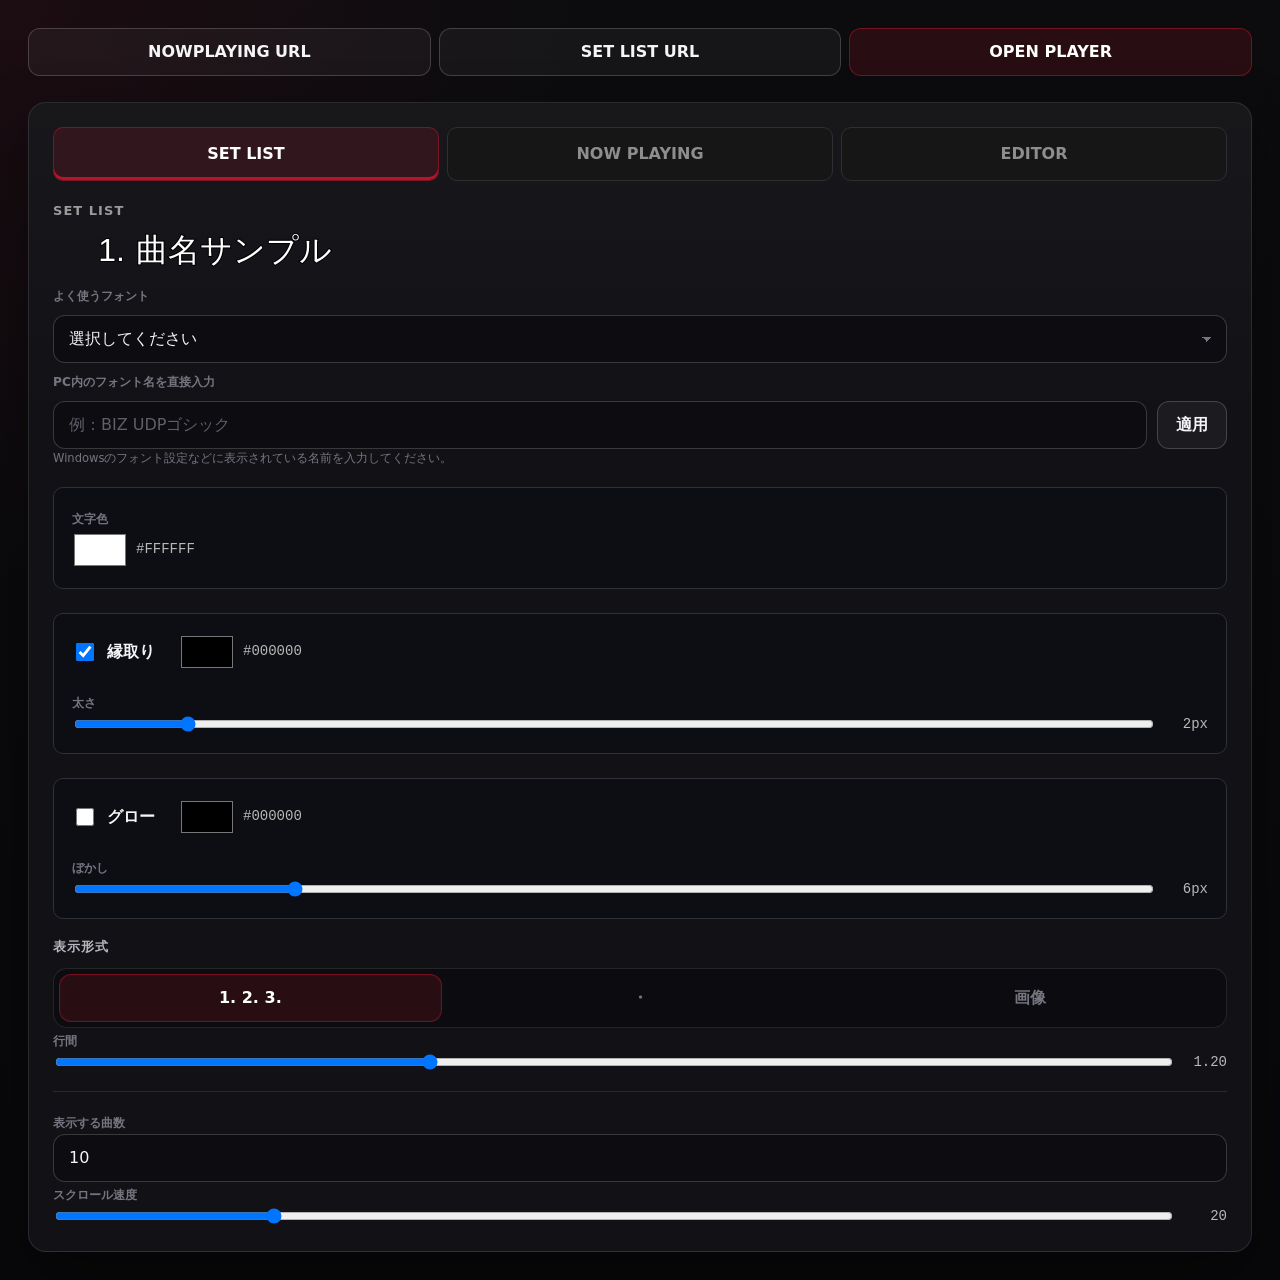
==== index.html @ e74ac5a7 "縦横削除" ====
<!DOCTYPE html>
<html lang="ja">
<head>
  <meta charset="UTF-8" />
  <meta
    name="viewport"
    content="width=device-width, initial-scale=1.0"
  />

  <title>SET LIST TOOL</title>

  <link
    rel="stylesheet"
    href="./style.css?v=2"
  />

  <script
    src="./script.js?v=7"
    defer
  ></script>
</head>

<body>
  <main class="app">
    <header class="appHeader">

<div class="pageLinks settingsTabs">

  <button
    id="copyNowPlayingUrlButton"
    class="secondaryButton"
    type="button"
  >
    NOWPLAYING URL
  </button>

  <button
    id="copySetlistUrlButton"
    class="secondaryButton"
    type="button"
  >
    SET LIST URL
  </button>

<a
  id="playerPageLink"
  class="obsPageLink primaryButton"
    href="#"
    target="_blank"
    rel="noopener noreferrer"
  >
    OPEN PLAYER
  </a>

</div>

    </header>

    <section
      class="controlPanel controlPanelSingle"
      aria-labelledby="controlPanelTitle"
    >
    <!-- プレビュー -->

<div class="settingsTabs">

  <button
    id="setlistTabButton"
    class="settingsTab isActive"
    type="button"
  >
    SET LIST
  </button>

  <button
    id="nowPlayingTabButton"
    class="settingsTab"
    type="button"
  >
  NOW PLAYING
  </button>

  <button
  id="editorTabButton"
  class="settingsTab"
  type="button"
>
  EDITOR
</button>

</div>

<div
  id="nowPlayingTab"
  class="settingsTabPanel"
  hidden
>

    <div class="previewBlock">
      <p class="previewLabel">
        Now Playing
      </p>

<div class="previewNowPlayingRow">

  <img
    id="previewNowPlayingMarkerImage"
    class="previewNowPlayingMarkerImage"
    alt=""
    hidden
  />

  <p
    class="previewNowPlaying layeredText"
  >
    <span
      class="layeredTextShadow"
      id="previewNowPlayingShadow"
    >
      曲名サンプル
    </span>

    <span
      class="layeredTextStroke"
      id="previewNowPlayingStroke"
    >
      曲名サンプル
    </span>

    <span
      class="layeredTextFill"
      id="previewNowPlayingFill"
    >
      曲名サンプル
    </span>
  </p>

</div>
    </div>

      <!-- Now Playing フォント -->


      
      <section
        class="controlGroup"
        aria-labelledby="nowPlayingFontTitle"
      >
        <div class="fontControls">
          <label
            class="fieldLabel"
            for="nowPlayingFontPreset"
          >
            よく使うフォント
          </label>

          <select
            id="nowPlayingFontPreset"
            class="selectInput"
          >
            <option value="">
              選択してください
            </option>

            <option value="Yu Gothic">
              游ゴシック
            </option>

            <option value="Yu Mincho">
              游明朝
            </option>

            <option value="Meiryo">
              メイリオ
            </option>

            <option value="MS Gothic">
              MS ゴシック
            </option>

            <option value="MS Mincho">
              MS 明朝
            </option>

            <option value="BIZ UDPGothic">
              BIZ UDPゴシック
            </option>

            <option value="BIZ UDPMincho">
              BIZ UDP明朝
            </option>

            <option value="Noto Sans JP">
              Noto Sans JP
            </option>

            <option value="Noto Serif JP">
              Noto Serif JP
            </option>
          </select>

          <label
            class="fieldLabel"
            for="nowPlayingFontInput"
          >
            PC内のフォント名を直接入力
          </label>

          <div class="fontInputRow">
            <input
              id="nowPlayingFontInput"
              class="textInput"
              type="text"
              placeholder="例：BIZ UDPゴシック"
              autocomplete="off"
              maxlength="100"
            />

            <button
              id="applyNowPlayingFontButton"
              class="secondaryButton"
              type="button"
            >
              適用
            </button>
          </div>
        </div>

        <div class="textDecorationGroup">
  <div class="controlGroupHeader">
    <h4>
      テキスト装飾
    </h4>
  </div>

<div class="decorationCard">
  <label
    class="fieldLabel"
    for="nowPlayingTextColor"
  >
    文字色
  </label>

  <div class="colorInputRow">
    <input
      id="nowPlayingTextColor"
      type="color"
      value="#ffffff"
      aria-label="Now Playingの文字色"
    />

    <span id="nowPlayingTextColorValue">
      #FFFFFF
    </span>
  </div>
</div>

<!-- 縁取りカード -->
<div class="decorationOption decorationCard">
  <div class="strokeHeader">
    <label class="toggleLabel">
      <input
        id="nowPlayingStrokeEnabled"
        type="checkbox"
        checked
      />

      <span>縁取り</span>
    </label>

    <div class="colorInputRow">
      <input
        id="nowPlayingStrokeColor"
        type="color"
        value="#000000"
        aria-label="Now Playingの縁取り色"
      />

      <span id="nowPlayingStrokeColorValue">
        #000000
      </span>
    </div>
  </div>

  <label
    class="fieldLabel"
    for="nowPlayingStrokeWidth"
  >
    太さ
  </label>

  <div class="rangeInputRow">
    <input
      id="nowPlayingStrokeWidth"
      type="range"
      min="0"
      max="20"
      step="1"
      value="2"
    />

    <span id="nowPlayingStrokeWidthValue">
      2px
    </span>
  </div>
</div>

<!-- シャドウカード -->
<div class="decorationOption decorationCard">
  <div class="shadowHeader">
    <label class="toggleLabel">
      <input
        id="nowPlayingShadowEnabled"
        type="checkbox"
      />

      <span>グロー</span>
    </label>

    <div class="colorInputRow">
      <input
        id="nowPlayingShadowColor"
        type="color"
        value="#000000"
        aria-label="Now Playingのシャドウ色"
      />

      <span id="nowPlayingShadowColorValue">
        #000000
      </span>
    </div>
  </div>

  <label
    class="fieldLabel"
    for="nowPlayingShadowBlur"
  >
    ぼかし
  </label>

  <div class="rangeInputRow">
    <input
      id="nowPlayingShadowBlur"
      type="range"
      min="0"
      max="30"
      step="1"
      value="6"
    />

    <span id="nowPlayingShadowBlurValue">
      6px
    </span>
  </div>
</div>

</div>

<div
  id="nowPlayingMarkerImageControls"
  class="markerImageControls"
>
  <input
    id="nowPlayingMarkerImageInput"
    class="fileInput"
    type="file"
    accept="image/png,image/jpeg,image/webp,image/gif"
    hidden
  />

  <button
    type="button"
    id="nowPlayingMarkerImageButton"
    class="secondaryButton markerImageButton"
  >
    🖼 Now Playingアイコンを選択
  </button>

  <p
    id="nowPlayingMarkerImageName"
    class="fieldHint"
  >
    未選択（PNG・JPEG・WebP・GIF対応）
  </p>
  
<button
  type="button"
  id="clearNowPlayingMarkerImageButton"
  class="secondaryButton"
>
  🗑 アイコンを削除
</button>
  
</div>

      </section>

      </div>

      <div
  id="setlistTab"
  class="settingsTabPanel"
>

    <div class="previewBlock">
      <p class="previewLabel">
        SET LIST
      </p>

<ol class="previewSetlist">
  <li class="layeredText">

    <span
      class="layeredTextShadow"
      id="previewSetlistShadow"
    >
      <span class="setlistMarker"></span>
      <span class="setlistTitle">曲名サンプル</span>
    </span>

    <span
      class="layeredTextStroke"
      id="previewSetlistStroke"
    >
      <span class="setlistMarker"></span>
      <span class="setlistTitle">曲名サンプル</span>
    </span>

    <span
      class="layeredTextFill"
      id="previewSetlistFill"
    >
      <span class="setlistMarker"></span>
      <span class="setlistTitle">曲名サンプル</span>
    </span>

  </li>
</ol>
    </div>

      <!-- セットリスト フォント -->
<section
  class="controlGroup noBorder"
  aria-labelledby="setlistFontTitle"
>
        <div class="fontControls">
          <label
            class="fieldLabel"
            for="setlistFontPreset"
          >
            よく使うフォント
          </label>

          <select
            id="setlistFontPreset"
            class="selectInput"
          >
            <option value="">
              選択してください
            </option>

            <option value="Yu Gothic">
              游ゴシック
            </option>

            <option value="Yu Mincho">
              游明朝
            </option>

            <option value="Meiryo">
              メイリオ
            </option>

            <option value="MS Gothic">
              MS ゴシック
            </option>

            <option value="MS Mincho">
              MS 明朝
            </option>

            <option value="BIZ UDPGothic">
              BIZ UDPゴシック
            </option>

            <option value="BIZ UDPMincho">
              BIZ UDP明朝
            </option>

            <option value="Noto Sans JP">
              Noto Sans JP
            </option>

            <option value="Noto Serif JP">
              Noto Serif JP
            </option>
          </select>

          <label
            class="fieldLabel"
            for="setlistFontInput"
          >
            PC内のフォント名を直接入力
          </label>

          <div class="fontInputRow">
            <input
              id="setlistFontInput"
              class="textInput"
              type="text"
              placeholder="例：BIZ UDPゴシック"
              autocomplete="off"
              maxlength="100"
            />

            <button
              id="applySetlistFontButton"
              class="secondaryButton"
              type="button"
            >
              適用
            </button>
          </div>
        </div>

        <p class="helpText">
          Windowsのフォント設定などに表示されている名前を入力してください。
        </p>
      </section>

<!-- 文字色カード -->
<div class="decorationCard">
  <label
    class="fieldLabel"
    for="setlistTextColor"
  >
    文字色
  </label>

  <div class="colorInputRow">
    <input
      id="setlistTextColor"
      type="color"
      value="#ffffff"
      aria-label="セットリストの文字色"
    />

    <span id="setlistTextColorValue">
      #FFFFFF
    </span>
  </div>
</div>

<!-- 縁取りカード -->
<div class="decorationOption decorationCard">
  <div class="strokeHeader">
    <label class="toggleLabel">
      <input
        id="setlistStrokeEnabled"
        type="checkbox"
        checked
      />

      <span>縁取り</span>
    </label>

    <div class="colorInputRow">
      <input
        id="setlistStrokeColor"
        type="color"
        value="#000000"
        aria-label="セットリストの縁取り色"
      />

      <span id="setlistStrokeColorValue">
        #000000
      </span>
    </div>
  </div>

  <label
    class="fieldLabel"
    for="setlistStrokeWidth"
  >
    太さ
  </label>

  <div class="rangeInputRow">
    <input
      id="setlistStrokeWidth"
      type="range"
      min="0"
      max="20"
      step="1"
      value="2"
    />

    <span id="setlistStrokeWidthValue">
      2px
    </span>
  </div>
</div>

<!-- シャドウカード -->
<div class="decorationOption decorationCard">
  <div class="shadowHeader">
    <label class="toggleLabel">
      <input
        id="setlistShadowEnabled"
        type="checkbox"
      />

      <span>グロー</span>
    </label>

    <div class="colorInputRow">
      <input
        id="setlistShadowColor"
        type="color"
        value="#000000"
        aria-label="セットリストのシャドウ色"
      />

      <span id="setlistShadowColorValue">
        #000000
      </span>
    </div>
  </div>

  <label
    class="fieldLabel"
    for="setlistShadowBlur"
  >
    ぼかし
  </label>

  <div class="rangeInputRow">
    <input
      id="setlistShadowBlur"
      type="range"
      min="0"
      max="30"
      step="1"
      value="6"
    />

    <span id="setlistShadowBlurValue">
      6px
    </span>
  </div>
</div>

      <!-- 表示形式 -->

      <section
        class="controlGroup"
        aria-labelledby="listStyleTitle"
      >
        <div class="controlGroupHeader">
          <h3 id="listStyleTitle">
            表示形式
          </h3>
        </div>

        <div
          class="segmentedControl"
          role="radiogroup"
          aria-label="セットリストの表示形式"
        >
          <button
            id="numberStyleButton"
            class="segmentButton isActive"
            type="button"
            role="radio"
            aria-checked="true"
            data-list-style="number"
          >
            1. 2. 3.
          </button>

          <button
            id="bulletStyleButton"
            class="segmentButton"
            type="button"
            role="radio"
            aria-checked="false"
            data-list-style="bullet"
          >
            ・
          </button>

          <button
  id="imageStyleButton"
  class="segmentButton"
  type="button"
  role="radio"
  aria-checked="false"
  data-list-style="image"
>
  画像
</button>
        </div>
        <div
  id="setlistMarkerImageControls"
  class="markerImageControls"
  hidden
>

<input
  id="setlistMarkerImageInput"
  class="fileInput"
  type="file"
  accept="image/png,image/jpeg,image/webp,image/gif"
  hidden
/>

<button
  type="button"
  id="setlistMarkerImageButton"
  class="markerImageButton"
>
  🖼 マーカー画像を選択
</button>

<p
  id="setlistMarkerImageName"
  class="fieldHint"
>
  未選択（PNG・JPEG・WebP・GIF対応）
</p>

<div class="rangeField">
  <div class="rangeFieldHeader">
    <label
      class="fieldLabel"
      for="setlistMarkerImageSize"
    >
      アイコンサイズ
    </label>

<span id="setlistMarkerImageSizeValue">
  100%
</span>
  </div>

<input
  id="setlistMarkerImageSize"
  type="range"
  min="20"
  max="300"
  step="5"
  value="100"
/>
</div>  

</div>

<label
  class="fieldLabel"
  for="setlistLineHeightInput"
>
  行間
</label>

<div class="rangeInputRow">
  <input
    id="setlistLineHeightInput"
    type="range"
    min="0.8"
    max="2.0"
    step="0.05"
    value="1.20"
  />

  <span id="setlistLineHeightValue">
    1.20
  </span>
</div>

      </section>

<!-- スクロール設定 -->

<section
  class="controlGroup"
  aria-labelledby="scrollSettingsTitle"
>
  <label
    class="fieldLabel"
    for="visibleSongsInput"
  >
    表示する曲数
  </label>

  <input
    id="visibleSongsInput"
    class="textInput"
    type="number"
    min="1"
    step="1"
    value="10"
  />

  <label
  class="fieldLabel"
  for="scrollSpeedInput"
>
  スクロール速度
</label>

  <div class="rangeInputRow">
    <input
      id="scrollSpeedInput"
      type="range"
      min="1"
      max="100"
      step="1"
      value="20"
    />

    <span id="scrollSpeedValue">
      20
    </span>
  </div>
</section>

</div>

<div
  id="editorTab"
  class="settingsTabPanel"
  hidden
>

  <section
    class="controlGroup"
    aria-labelledby="editorTitle"
  >

<div class="editorSongControl">
  <input
    id="editorSongInput"
    class="textInput"
    type="text"
    placeholder="曲名を入力"
  />

  <div class="editorSongActions">
    <button
      type="button"
      id="sendNowPlayingButton"
      class="secondaryButton"
    >
      Now Playingに曲名を送信
    </button>

    <button
      type="button"
      id="addCurrentSongButton"
      class="primaryButton"
    >
      セットリストに追加
    </button>
  </div>
</div>

  <textarea
  id="setlistEditor"
  class="textInput"
  rows="16"
  placeholder="1行に1曲ずつ入力します"
></textarea>

<div class="editorFooter">

  <p
    id="editorSongCount"
    class="helpText"
  >
    現在：0曲
  </p>

  <button
    id="updateEditorButton"
    class="primaryButton"
    type="button"
  >
    更新
  </button>

</div>

  </main>

  <!-- 削除確認モーダル -->

  <div
    id="confirmModal"
    class="modal"
    role="dialog"
    aria-modal="true"
    aria-labelledby="confirmModalTitle"
    aria-describedby="confirmModalText"
    hidden
  >
    <button
      class="modalBackdrop"
      type="button"
      aria-label="ダイアログを閉じる"
      data-close-modal
    ></button>

    <div class="modalCard">
      <p class="modalEyebrow">
        CONFIRM
      </p>

      <h2 id="confirmModalTitle">
        セットリストを削除しますか？
      </h2>

      <p id="confirmModalText">
        登録されている曲をすべて削除します。
      </p>

      <div class="modalActions">
        <button
          id="cancelClearButton"
          class="secondaryButton"
          type="button"
          data-close-modal
        >
          キャンセル
        </button>

        <button
          id="confirmClearButton"
          class="dangerButton"
          type="button"
        >
          削除する
        </button>
      </div>
    </div>
  </div>
</body>
</html>
---- style.css ----
/* =========================================================
   SET LIST TOOL
   style.css
========================================================= */

:root {
  --bg: #0b0b0d;
  --panel: #121216;
  --panel-soft: #17171c;
  --panel-strong: #1d1d23;

  --text: #f5f5f7;
  --text-soft: #b6b6bf;
  --text-dim: #757580;

  --line: rgba(255, 255, 255, 0.1);
  --line-strong: rgba(255, 255, 255, 0.18);

  --accent: #d5162f;
  --accent-hover: #ed1b39;
  --danger: #b7192e;
  --danger-hover: #d21e37;

  --shadow: 0 24px 60px rgba(0, 0, 0, 0.38);
  --radius: 18px;
  --radius-small: 12px;

  --control-height: 48px;
}

/* =========================================================
   RESET
========================================================= */

* {
  box-sizing: border-box;
}

html {
  min-height: 100%;
  background: var(--bg);
}

body {
  min-height: 100vh;
  margin: 0;
  padding: 28px;
  color: var(--text);
  background:
    radial-gradient(circle at top left, rgba(213, 22, 47, 0.08), transparent 32%),
    linear-gradient(180deg, #0c0c0f 0%, #08080a 100%);
  font-family:
    "Yu Gothic",
    "YuGothic",
    "Meiryo",
    system-ui,
    -apple-system,
    BlinkMacSystemFont,
    sans-serif;
  line-height: 1.5;
}

button,
input,
select {
  font: inherit;
}

button,
a,
input,
select {
  -webkit-tap-highlight-color: transparent;
}

button {
  color: inherit;
}

button:not(:disabled),
select,
input[type="checkbox"],
a {
  cursor: pointer;
}

button:disabled {
  cursor: not-allowed;
  opacity: 0.45;
}

a {
  color: inherit;
  text-decoration: none;
}

[hidden] {
  display: none !important;
}

.srOnly {
  position: absolute;
  width: 1px;
  height: 1px;
  padding: 0;
  margin: -1px;
  overflow: hidden;
  clip: rect(0, 0, 0, 0);
  white-space: nowrap;
  border: 0;
}

/* =========================================================
   APP LAYOUT
========================================================= */

.app {
  width: min(1320px, 100%);
  margin: 0 auto;
}

.appHeader {
  display: flex;
  align-items: flex-end;
  justify-content: space-between;
  gap: 24px;
  margin-bottom: 6px;
}

.eyebrow,
.sectionNumber,
.modalEyebrow {
  margin: 0 0 5px;
  color: var(--accent);
  font-size: 0.72rem;
  font-weight: 800;
  letter-spacing: 0.18em;
}

.appHeader h1 {
  margin: 0;
  font-size: clamp(2rem, 4vw, 3.9rem);
  line-height: 0.95;
  letter-spacing: 0.08em;
  font-weight: 900;
}

.obsPageLink {
  display: inline-flex;
  align-items: center;
  justify-content: center;
  min-height: var(--control-height);
  padding: 0 20px;
  border: 1px solid var(--line-strong);
  border-radius: 999px;
  background: rgba(255, 255, 255, 0.035);
  color: var(--text);
  font-weight: 700;
  transition:
    border-color 0.18s ease,
    background 0.18s ease,
    transform 0.18s ease;
}

.obsPageLink:hover {
  border-color: rgba(255, 255, 255, 0.32);
  background: rgba(255, 255, 255, 0.07);
  transform: translateY(-1px);
}

.pageLayout {
  display: grid;
  grid-template-columns: minmax(360px, 0.9fr) minmax(420px, 1.1fr);
  gap: 22px;
  align-items: stretch;
}

.controlPanel,
.previewPanel {
  min-width: 0;
  border: 1px solid var(--line);
  border-radius: var(--radius);
  background:
    linear-gradient(180deg, rgba(255, 255, 255, 0.025), transparent 28%),
    var(--panel);
  box-shadow: var(--shadow);
  overflow: hidden;
}

.controlPanel {
  padding: 24px;
}

.previewPanel {
  display: flex;
  flex-direction: column;
  padding: 24px;
}

/* =========================================================
   HEADERS
========================================================= */

.sectionHeader {
  display: flex;
  align-items: flex-end;
  justify-content: space-between;
  gap: 18px;
  min-height: 54px;
  padding-bottom: 17px;
  margin-bottom: 20px;
  border-bottom: 1px solid var(--line);
}

.sectionHeader h2 {
  margin: 0;
  font-size: 1rem;
  letter-spacing: 0.14em;
  font-weight: 800;
}

.songCount {
  color: var(--text-dim);
  font-size: 0.76rem;
  font-weight: 800;
  letter-spacing: 0.12em;
}

/* =========================================================
   CONTROL GROUPS
========================================================= */

.controlGroup {
  padding: 18px 0;
  border-bottom: 1px solid var(--line);
}

.controlGroup:last-child {
  padding-bottom: 0;
  border-bottom: 0;
}

.controlGroupHeader {
  margin-bottom: 11px;
}

.controlGroupHeader h3 {
  margin: 0;
  color: var(--text-soft);
  font-size: 0.82rem;
  letter-spacing: 0.07em;
  font-weight: 800;
}

.fontInputRow {
  display: grid;
  grid-template-columns: minmax(0, 1fr) auto;
  gap: 10px;
}

.fontControls {
  display: grid;
  gap: 10px;
}

.fieldLabel {
  color: var(--text-dim);
  font-size: 0.76rem;
  font-weight: 700;
}

.helpText {
  margin: 0;
  color: var(--text-dim);
  font-size: 0.72rem;
  line-height: 1.7;
}

.noBorder {
  border-bottom: none;
}

/* =========================================================
   INPUTS
========================================================= */

.textInput,
.selectInput {
  width: 100%;
  min-height: var(--control-height);
  border: 1px solid var(--line-strong);
  border-radius: var(--radius-small);
  outline: none;
  background: #0d0d11;
  color: var(--text);
  transition:
    border-color 0.18s ease,
    box-shadow 0.18s ease,
    background 0.18s ease;
}

.textInput {
  padding: 0 15px;
}

.selectInput {
  padding: 0 42px 0 15px;
  appearance: none;
  background-image:
    linear-gradient(45deg, transparent 50%, var(--text-dim) 50%),
    linear-gradient(135deg, var(--text-dim) 50%, transparent 50%);
  background-position:
    calc(100% - 19px) 21px,
    calc(100% - 14px) 21px;
  background-size: 5px 5px, 5px 5px;
  background-repeat: no-repeat;
}

.textInput::placeholder {
  color: #5f5f69;
}

.textInput:hover,
.selectInput:hover {
  border-color: rgba(255, 255, 255, 0.28);
}

.textInput:focus,
.selectInput:focus {
  border-color: var(--accent);
  background: #101014;
  box-shadow: 0 0 0 4px rgba(213, 22, 47, 0.13);
}

/* =========================================================
   BUTTONS
========================================================= */

.primaryButton,
.secondaryButton,
.dangerButton,
.segmentButton,
.stepperButton {
  min-height: var(--control-height);
  border-radius: var(--radius-small);
  font-weight: 800;
  transition:
    background 0.18s ease,
    border-color 0.18s ease,
    color 0.18s ease,
    transform 0.18s ease;
}

.primaryButton,
.secondaryButton,
.dangerButton {
  padding: 0 18px;
}

.primaryButton {
  border: 1px solid var(--accent);
  background: var(--accent);
  color: #fff;
}

.primaryButton:hover:not(:disabled) {
  border-color: var(--accent-hover);
  background: var(--accent-hover);
  transform: translateY(-1px);
}

.secondaryButton {
  border: 1px solid var(--line-strong);
  background: rgba(255, 255, 255, 0.045);
  color: var(--text);
}

.markerImageButton:hover:not(:disabled) {
  border-color: rgba(255, 255, 255, 0.32);
  background: rgba(255, 255, 255, 0.085);
  transform: translateY(-1px);
}

.dangerButton {
  border: 1px solid rgba(183, 25, 46, 0.65);
  background: rgba(183, 25, 46, 0.12);
  color: #ff9caa;
}

.dangerButton:hover:not(:disabled) {
  border-color: var(--danger-hover);
  background: var(--danger-hover);
  color: #fff;
  transform: translateY(-1px);
}

/* =========================================================
   SEGMENTED CONTROL
========================================================= */

.segmentedControl {
  display: grid;
  grid-template-columns: repeat(3, 1fr);
  gap: 7px;
  padding: 5px;
  border: 1px solid var(--line);
  border-radius: 14px;
  background: #0c0c10;
}

.segmentButton {
  border: 1px solid transparent;
  background: transparent;
  color: var(--text-dim);
}

.segmentButton:hover {
  color: var(--text);
  background: rgba(255, 255, 255, 0.04);
}

.segmentButton.isActive {
  border-color: rgba(213, 22, 47, 0.45);
  background: rgba(213, 22, 47, 0.14);
  color: #fff;
  box-shadow: inset 0 0 0 1px rgba(255, 255, 255, 0.02);
}

/* =========================================================
   FONT SIZE STEPPER
========================================================= */

.stepper {
  display: grid;
  grid-template-columns: 48px minmax(86px, 1fr) 48px;
  gap: 8px;
}

.stepperButton {
  border: 1px solid var(--line-strong);
  background: rgba(255, 255, 255, 0.045);
  color: var(--text);
  font-size: 1.2rem;
}

.stepperButton:hover:not(:disabled) {
  border-color: rgba(255, 255, 255, 0.32);
  background: rgba(255, 255, 255, 0.085);
}

.stepperValue {
  display: flex;
  align-items: center;
  justify-content: center;
  min-height: var(--control-height);
  border: 1px solid var(--line);
  border-radius: var(--radius-small);
  background: #0c0c10;
  color: var(--text-soft);
  font-weight: 800;
}

/* =========================================================
   SWITCH
========================================================= */

.switchRow {
  position: relative;
  display: grid;
  grid-template-columns: minmax(0, 1fr) auto;
  align-items: center;
  gap: 16px;
}

.switchRow strong {
  display: block;
  margin-bottom: 3px;
  color: var(--text);
  font-size: 0.86rem;
}

.switchRow small {
  display: block;
  color: var(--text-dim);
  font-size: 0.72rem;
}

.switchInput {
  position: absolute;
  opacity: 0;
  pointer-events: none;
}

.switchVisual {
  position: relative;
  width: 50px;
  height: 28px;
  border: 1px solid var(--line-strong);
  border-radius: 999px;
  background: #0c0c10;
  transition:
    background 0.18s ease,
    border-color 0.18s ease;
}

.switchVisual::after {
  content: "";
  position: absolute;
  top: 4px;
  left: 4px;
  width: 18px;
  height: 18px;
  border-radius: 50%;
  background: #777782;
  transition:
    transform 0.18s ease,
    background 0.18s ease;
}

.switchInput:checked + .switchVisual {
  border-color: rgba(213, 22, 47, 0.65);
  background: rgba(213, 22, 47, 0.24);
}

.switchInput:checked + .switchVisual::after {
  transform: translateX(22px);
  background: #fff;
}

.switchInput:focus-visible + .switchVisual {
  outline: 3px solid rgba(213, 22, 47, 0.2);
  outline-offset: 3px;
}

/* =========================================================
   PREVIEW
========================================================= */

.setlistPreview {
  position: relative;
  flex: 1;
  min-height: 560px;
  padding: 32px;
  border: 1px solid var(--line);
  border-radius: 16px;
  overflow: auto;
  background:
    linear-gradient(rgba(255, 255, 255, 0.017) 1px, transparent 1px),
    linear-gradient(90deg, rgba(255, 255, 255, 0.017) 1px, transparent 1px),
    #08080a;
  background-size: 26px 26px;
}

.previewTitle {
  display: table;
  margin: 0 0 26px;
  padding-bottom: 9px;
  border-bottom: 1px solid rgba(255, 255, 255, 0.75);
  color: #fff;
  font-size: 0.88rem;
  letter-spacing: 0.22em;
  font-weight: 800;
}

.setlist {
  display: grid;
  gap: 13px;
  margin: 0;
  padding: 0;
  color: #fff;
  font-size: 32px;
  font-weight: 500;
  line-height: 1.35;
  letter-spacing: 0.02em;
}

.setlistNumber {
  padding-left: 1.65em;
}

.setlistBullet {
  list-style: none;
}

.setlistBullet li {
  position: relative;
  padding-left: 1.15em;
}

.setlistBullet li::before {
  content: "・";
  position: absolute;
  left: 0;
  top: 0;
}

.setlist li {
  white-space: nowrap;
  overflow: hidden;
  text-overflow: ellipsis;
}

.setlistMarker {
  flex-shrink: 0;
}

.setlistTitle {
  flex: 1;
  min-width: 0;
  overflow: hidden;
  white-space: nowrap;
  text-overflow: ellipsis;
}

.emptyMessage {
  display: grid;
  place-items: center;
  min-height: 310px;
  margin: 0;
  color: #575761;
  text-align: center;
  font-size: 0.86rem;
  letter-spacing: 0.04em;
}

.previewActions {
  display: flex;
  justify-content: flex-end;
  gap: 10px;
  margin-top: 14px;
}

/* =========================================================
   MODAL
========================================================= */

.modal {
  position: fixed;
  inset: 0;
  z-index: 1000;
  display: grid;
  place-items: center;
  padding: 20px;
}

.modalBackdrop {
  position: absolute;
  inset: 0;
  width: 100%;
  min-height: 100%;
  border: 0;
  border-radius: 0;
  background: rgba(0, 0, 0, 0.74);
  backdrop-filter: blur(7px);
}

.modalCard {
  position: relative;
  width: min(440px, 100%);
  padding: 28px;
  border: 1px solid var(--line-strong);
  border-radius: 18px;
  background:
    linear-gradient(180deg, rgba(255, 255, 255, 0.035), transparent),
    #131318;
  box-shadow: 0 30px 90px rgba(0, 0, 0, 0.6);
}

.modalCard h2 {
  margin: 0 0 10px;
  font-size: 1.25rem;
}

.modalCard > p:not(.modalEyebrow) {
  margin: 0;
  color: var(--text-soft);
  font-size: 0.88rem;
}

.modalActions {
  display: flex;
  justify-content: flex-end;
  gap: 9px;
  margin-top: 24px;
}

/* =========================================================
   FOCUS
========================================================= */

button:focus-visible,
a:focus-visible {
  outline: 3px solid rgba(213, 22, 47, 0.28);
  outline-offset: 3px;
}

/* =========================================================
   RESPONSIVE
========================================================= */

@media (max-width: 980px) {
  body {
    padding: 20px;
  }

  .pageLayout {
    grid-template-columns: 1fr;
  }

  .setlistPreview {
    min-height: 480px;
  }
}

@media (max-width: 620px) {
  body {
    padding: 14px;
  }

  .appHeader {
    align-items: stretch;
    flex-direction: column;
  }

  .obsPageLink {
    width: 100%;
  }

  .controlPanel,
  .previewPanel {
    padding: 18px;
    border-radius: 15px;
  }

  .songForm,
  .fontInputRow {
    grid-template-columns: 1fr;
  }

  .primaryButton,
  .fontInputRow .secondaryButton {
    width: 100%;
  }

  .setlistPreview {
    min-height: 420px;
    padding: 23px;
  }

  .setlist {
    font-size: 27px;
  }

  .previewActions {
    display: grid;
    grid-template-columns: 1fr 1fr;
  }

  .previewActions button {
    padding: 0 10px;
  }

  .modalActions {
    display: grid;
    grid-template-columns: 1fr 1fr;
  }
}

/* =========================================================
   OBS DISPLAY PAGE SUPPORT
   setlist.html の body に class="obsBody" を付ける想定
========================================================= */

html:has(body.obsBody),
html:has(body.nowPlayingBody) {
  background: transparent !important;
}

html:has(body.obsBody),
html:has(body.nowPlayingBody),
body.obsBody,
body.nowPlayingBody,
body.obsBody .obsSetlist,
body.obsBody .obsList {
  background: transparent !important;
  background-color: transparent !important;
}

body.obsBody {
  min-height: 100vh;
  padding: 0;
  overflow: hidden;
  background: transparent;
}

body.obsBody .obsSetlist {
  width: 100%;
  min-height: 0;
  padding: 30px;
  color: #fff;
  background: transparent;
  overflow: hidden;
}

body.obsBody .obsList {
  display: grid;
  gap: 11px;
  margin: 0;
  padding: 0;
  color: #fff;
  font-size: 32px;
  font-weight: 200;
  line-height: 1.35;
  text-shadow: none;

  will-change: transform;
  transform: translate3d(0, 0, 0);
}

.obsNowPlaying {
  margin-top: 20px;
  display: grid;
  width: 100%;
  justify-content: center;
  text-align: center;

  font-size: 48px;
  font-weight: bold;
  white-space: pre-wrap;
  color: white;
}

body.nowPlayingBody {
  background: transparent;
}
/* Now Playing セットリスト */

body.obsBody .obsList .loopSpacer {
  height: 48px;
  min-height: 48px;
  padding: 0;
  margin: 0;
  list-style: none;
  visibility: hidden;
}

body.obsBody .obsList .loopSpacer::marker {
  content: "";
}

body.obsBody .obsList .loopSpacer::before {
  content: none !important;
}
/* =========================================================
   プレビュー
========================================================= */

.previewPanel {
  margin-bottom: 28px;
}

.previewCard {
  background: #171717;
  border: 1px solid #2c2c2c;
  border-radius: 12px;
  padding: 22px;
}

.previewBlock + .previewBlock {
  margin-top: 22px;
}

.previewLabel {
  margin: 0 0 10px;
  font-size: 13px;
  font-weight: 700;
  color: #9b9b9b;
  text-transform: uppercase;
  letter-spacing: .08em;
}

.previewNowPlaying {
  margin: 0;
  font-size: 40px;
  font-weight: 400;
  color: #ffffff;
}

.previewSetlist {
  margin: 0;
  padding-left: 34px;

  font-size: 32px;
  font-weight: 400;
  color: #ffffff;
}
.previewSetlist.numberStyle {
  list-style-type: decimal;
}

.previewSetlist.bulletStyle {
  list-style-type: none;
  padding-left: 0;
}

.textDecorationGroup {
  margin-top: 24px;
}

.colorInputRow {
  display: flex;
  align-items: center;
  gap: 8px;
  margin: 0;
}

.colorInputRow input[type="color"] {
  width: 56px;
  height: 40px;
  padding: 0;
  border: none;
  border-radius: 8px;
  background: transparent;
  cursor: pointer;
  overflow: hidden;
}

.colorInputRow span {
  font-size: 14px;
  color: #b8b8b8;
  font-family: monospace;
}
.decorationOption {
  margin-top: 24px;
}

.toggleLabel {
  display: flex;
  align-items: center;
  gap: 10px;
  font-weight: 700;
  cursor: pointer;
}

.toggleLabel input {
  width: 18px;
  height: 18px;
  cursor: pointer;
}

.rangeInputRow {
  display: flex;
  align-items: center;
  gap: 12px;
}

.rangeInputRow input[type="range"] {
  flex: 1;
  min-width: 0;
}

.rangeInputRow span {
  min-width: 40px;
  font-size: 14px;
  color: #b8b8b8;
  font-family: monospace;
  text-align: right;
}
.strokeHeader,
.shadowHeader {
  display: flex;
  align-items: center;
  gap: 24px;
  margin-bottom: 18px;
}
.decorationCard {
  padding: 18px;
  border: 1px solid #2f3038;
  border-radius: 10px;
  background: #0d0e13;
}
.layeredText {
    position: relative;
    display: grid;
}

.layeredTextShadow,
.layeredTextStroke,
.layeredTextFill {
  grid-area: 1 / 1;
}

.layeredTextShadow {
  color: transparent;
  z-index: 0;
}

.layeredTextStroke {
  color: transparent;
  z-index: 1;
}

.layeredTextFill {
  position: relative;
  z-index: 2;
}

body.obsBody .obsList > li.layeredText {
  width: 100%;
  min-width: 0;
  overflow: hidden;
}

.setlistTextFill {
  display: flex;
  align-items: center;
  width: 100%;
  min-width: 0;
  padding-left: 30px;
  box-sizing: border-box;
  overflow: hidden;
  white-space: nowrap;
}

.setlistTitle {
    flex: 1;
    min-width: 0;
    overflow: hidden;
    white-space: nowrap;
    text-overflow: ellipsis;
}

.previewSetlist {
  list-style: none;
  padding-left: 0;
}

.previewSetlist > li.layeredText {
  display: inline-grid;
  position: relative;
}

.previewSetlist .layeredTextShadow,
.previewSetlist .layeredTextStroke,
.previewSetlist .layeredTextFill {
  grid-area: 1 / 1;
}

.setlistMarker {
    display: inline-flex;
    align-items: center;
    justify-content: flex-end;

    min-width: 2em;
    margin-right: 0.35em;
    flex-shrink: 0;
}

.previewSetlist,
.previewSetlist.numberStyle,
.previewSetlist.bulletStyle,
.previewSetlist > li {
  list-style: none !important;
  list-style-type: none !important;
}

.previewSetlist > li::marker {
  content: "";
}
/* =========================================================
   設定タブ
========================================================= */

.settingsTabs {
  display: grid;
  grid-template-columns: 1fr 1fr 1fr;
  gap: 8px;
  margin-bottom: 20px;
}

.settingsTab {
  appearance: none;
  border: 1px solid #2f2f2f;
  border-radius: 10px;
  background: #161616;
  color: #8e8e8e;
  padding: 14px 18px;
  font: inherit;
  font-weight: 700;
  cursor: pointer;
  transition:
    background-color 0.2s ease,
    border-color 0.2s ease,
    color 0.2s ease,
    transform 0.2s ease;
}

.settingsTab:hover {
  color: #ffffff;
  border-color: #555555;
}

.settingsTab:active {
  transform: translateY(1px);
}

.settingsTab.isActive {
  background: #262626;
  border-color: #e23b3b;
  color: #ffffff;
  box-shadow:
    inset 0 -3px 0 #e23b3b;
}

.settingsTabPanel[hidden] {
  display: none;
}
/* 選択中タブを暗めの赤に */
.settingsTab.isActive {
  border-color: rgba(213, 22, 47, 0.45);
  background: rgba(213, 22, 47, 0.14);
  color: #ffffff;
  box-shadow: inset 0 -3px 0 rgba(213, 22, 47, 0.8);
}

/* 曲名追加ボタンを暗めの赤に */
.primaryButton {
  background: rgba(213, 22, 47, 0.14);
  border: 1px solid rgba(213, 22, 47, 0.45);
  color: #ffffff;
}

.primaryButton:hover {
  background: rgba(213, 22, 47, 0.22);
  border-color: rgba(213, 22, 47, 0.7);
}
/* =========================================================
   NOW PLAYING 横スクロール
========================================================= */

.nowPlayingViewport {
  width: 100%;
  max-width: 100vw;
  margin-inline: auto;

  min-height: 140px;

  overflow: hidden;
  position: relative;

  display: flex;
  justify-content: flex-start;
  align-items: center;
}

.nowPlayingViewport .obsNowPlaying {
  padding-top: 30px;
  padding-bottom: 30px;

  display: inline-grid;
  width: max-content;
  min-width: max-content;

  justify-content: flex-start;
  text-align: left;

  white-space: nowrap;
}

.nowPlayingViewport .layeredTextShadow,
.nowPlayingViewport .layeredTextStroke,
.nowPlayingViewport .layeredTextFill {
  grid-area: 1 / 1;
  white-space: nowrap;
}
html,
body.obsBody,
body.nowPlayingBody,
body.nowPlayingBody .obsSetlist,
body.nowPlayingBody .nowPlayingViewport {
  background: transparent !important;
  background-color: transparent !important;
}

body.nowPlayingBody .obsSetlist {
  padding: 0;
}

/* =========================================================
   EDITOR
========================================================= */

#setlistEditor {
  font-size: 25px;
  line-height: 1.5;
}

.editorFooter {
  display: flex;
  justify-content: space-between;
  align-items: center;
  margin-top: 10px;
}

#editorSongCount {
  margin: 0;
  font-size: 25px;
  font-weight: 600;
}

#updateEditorButton {
  min-width: 150px;
  height: 50px;
  font-size: 20px;
  font-weight: 700;
  padding: 0 24px;
  cursor: pointer;
}

.setlistMarkerImage {
  display: block;
  object-fit: contain;
  flex-shrink: 0;
  margin-right: 0.4em;
}

.previewSetlist .layeredTextShadow,
.previewSetlist .layeredTextStroke,
.previewSetlist .layeredTextFill {
  display: inline-flex;
  align-items: center;
}

.markerImageButton {
  margin-top: 10px;

  width: 100%;
  min-height: 44px;
  padding: 11px 16px;

  display: flex;
  align-items: center;
  justify-content: center;
  gap: 8px;

  border: 1px solid #9f1831;
  border-radius: 8px;

  background: linear-gradient(
    180deg,
    #651326 0%,
    #4b0e1c 100%
  );

  color: #fff;

  font: inherit;
  font-size: 14px;
  font-weight: 600;

  cursor: pointer;

  transition:
    background 0.18s,
    border-color 0.18s,
    box-shadow 0.18s,
    transform 0.1s;
}

.markerImageButton:hover {
  background: linear-gradient(
    180deg,
    #78182e 0%,
    #5c1021 100%
  );

  border-color: #c22543;
  box-shadow: 0 0 10px rgba(194, 37, 67, 0.25);
}

.markerImageButton:active {
  transform: translateY(1px);
}

.markerImageButton:focus-visible {
  outline: none;
  box-shadow: 0 0 0 2px rgba(194, 37, 67, 0.45);
}

.fieldHint {
  margin-top: 8px;

  text-align: center;

  color: #9a9aa5;

  font-size: 12px;
  line-height: 1.5;
}

.editorSongControl {
  display: grid;
  grid-template-columns:
    minmax(0, 1fr)
    auto
    auto;
  gap: 10px;
  margin-bottom: 16px;
}

.editorSongActions {
  display: contents;
}

.nowPlayingRow {
  display: flex;
  align-items: center;
  width: 100%;
  padding-left: 30px;
  box-sizing: border-box;

  transition: opacity 0.5s ease;
}

.currentSongMarkerImage {
  width: 72px;
  height: 72px;

  object-fit: contain;
  flex: 0 0 auto;

  position: relative;
  top: 6px;  

  margin-right: 12px;  
}

.nowPlayingViewport {
  flex: 1;
  min-width: 0;
}

.nowPlayingRow.isCentered {
  justify-content: center;
  padding-left: 0;
}

.nowPlayingRow.isCentered .nowPlayingViewport {
  flex: 0 1 auto;
  width: auto;
  margin-inline: 0;
}

.nowPlayingRow.isFadeOut {
  opacity: 0;
}

@keyframes nowPlayingFadeIn {
  from {
    opacity: 0;
  }

  to {
    opacity: 1;
  }
}

.nowPlayingRow.isFadeIn {
  animation: nowPlayingFadeIn 1s ease;
}

.previewNowPlayingRow {
  display: flex;
  align-items: center;
  gap: 12px;

  padding-left: 10px;  
}

.previewNowPlayingMarkerImage {
    width: 44px;
    height: 44px;
  object-fit: contain;
  flex-shrink: 0;
}

.previewSetlist > li.layeredText {
  overflow: visible;
  padding-inline: 8px;
}

.previewSetlist .setlistTitle {
  overflow: visible;
  text-overflow: clip;
}

.pageLinks {
  display: grid;
  grid-template-columns: repeat(3, 1fr);
  gap: 8px;
  width: 100%;
}

.pageLinks > * {
  width: 100%;
  box-sizing: border-box;
  text-align: center;
  justify-content: center;
}
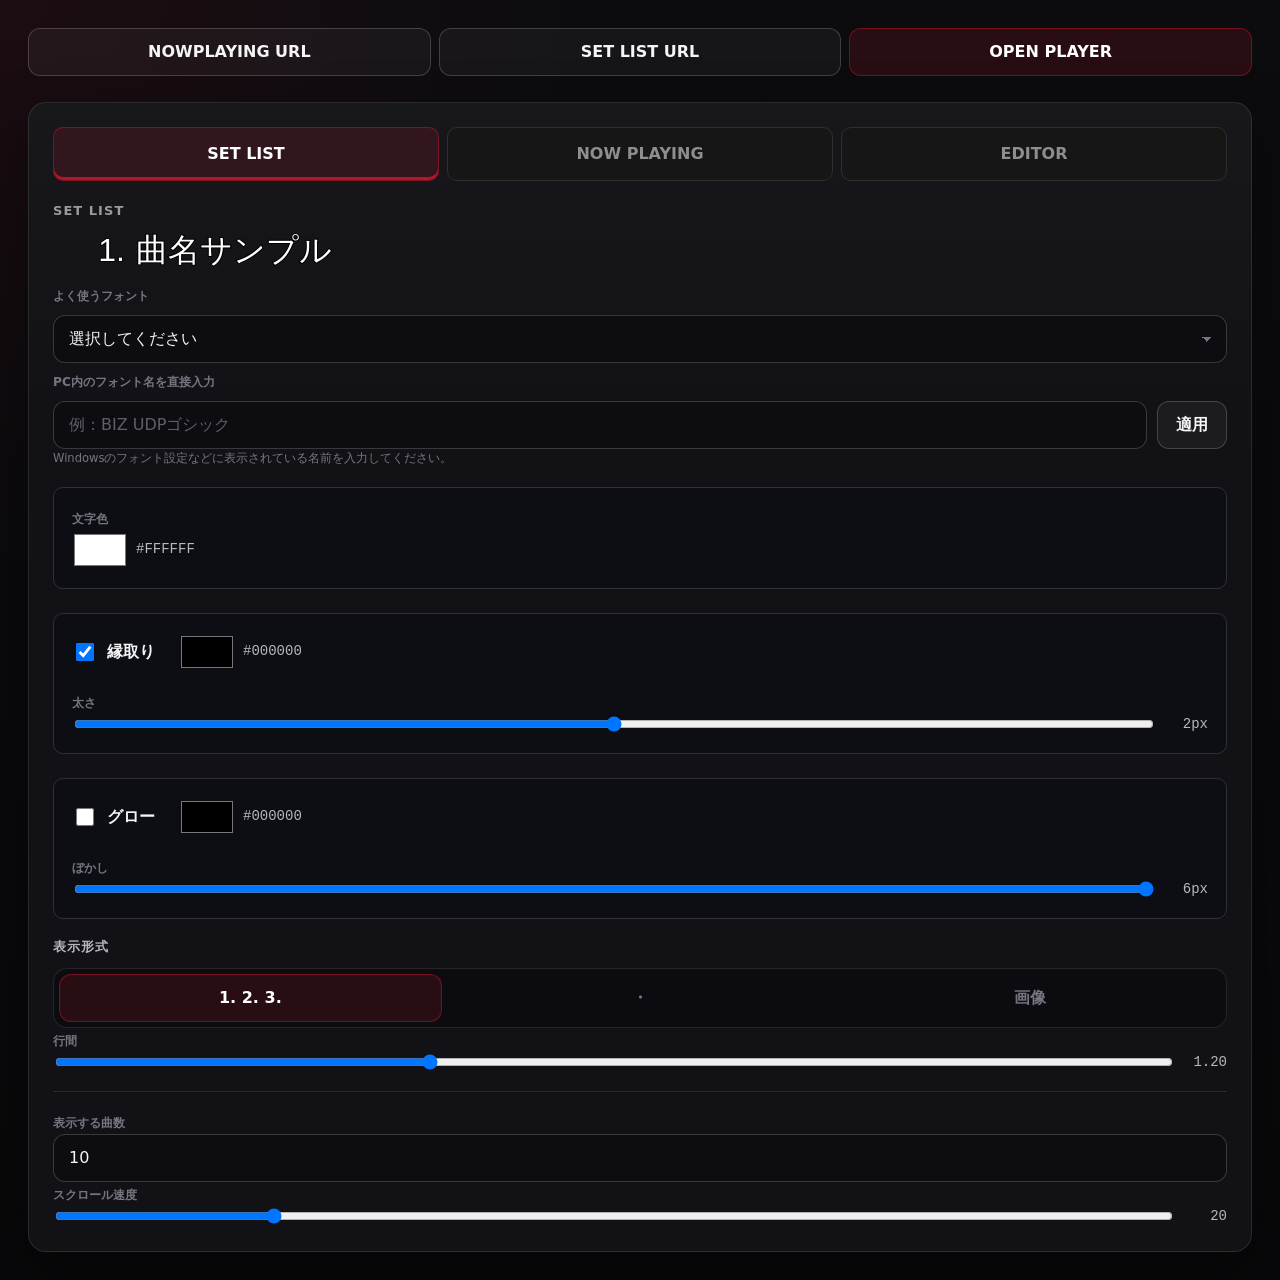
==== commit 47f726f8: "最大値変更" ====
--- a/index.html
+++ b/index.html
@@ -590,8 +590,8 @@
       id="setlistStrokeWidth"
       type="range"
       min="0"
-      max="20"
-      step="1"
+      max="4"
+      step="0.25"
       value="2"
     />
 
@@ -639,8 +639,8 @@
       id="setlistShadowBlur"
       type="range"
       min="0"
-      max="30"
-      step="1"
+      max="6"
+      step="0.25"
       value="6"
     />
 
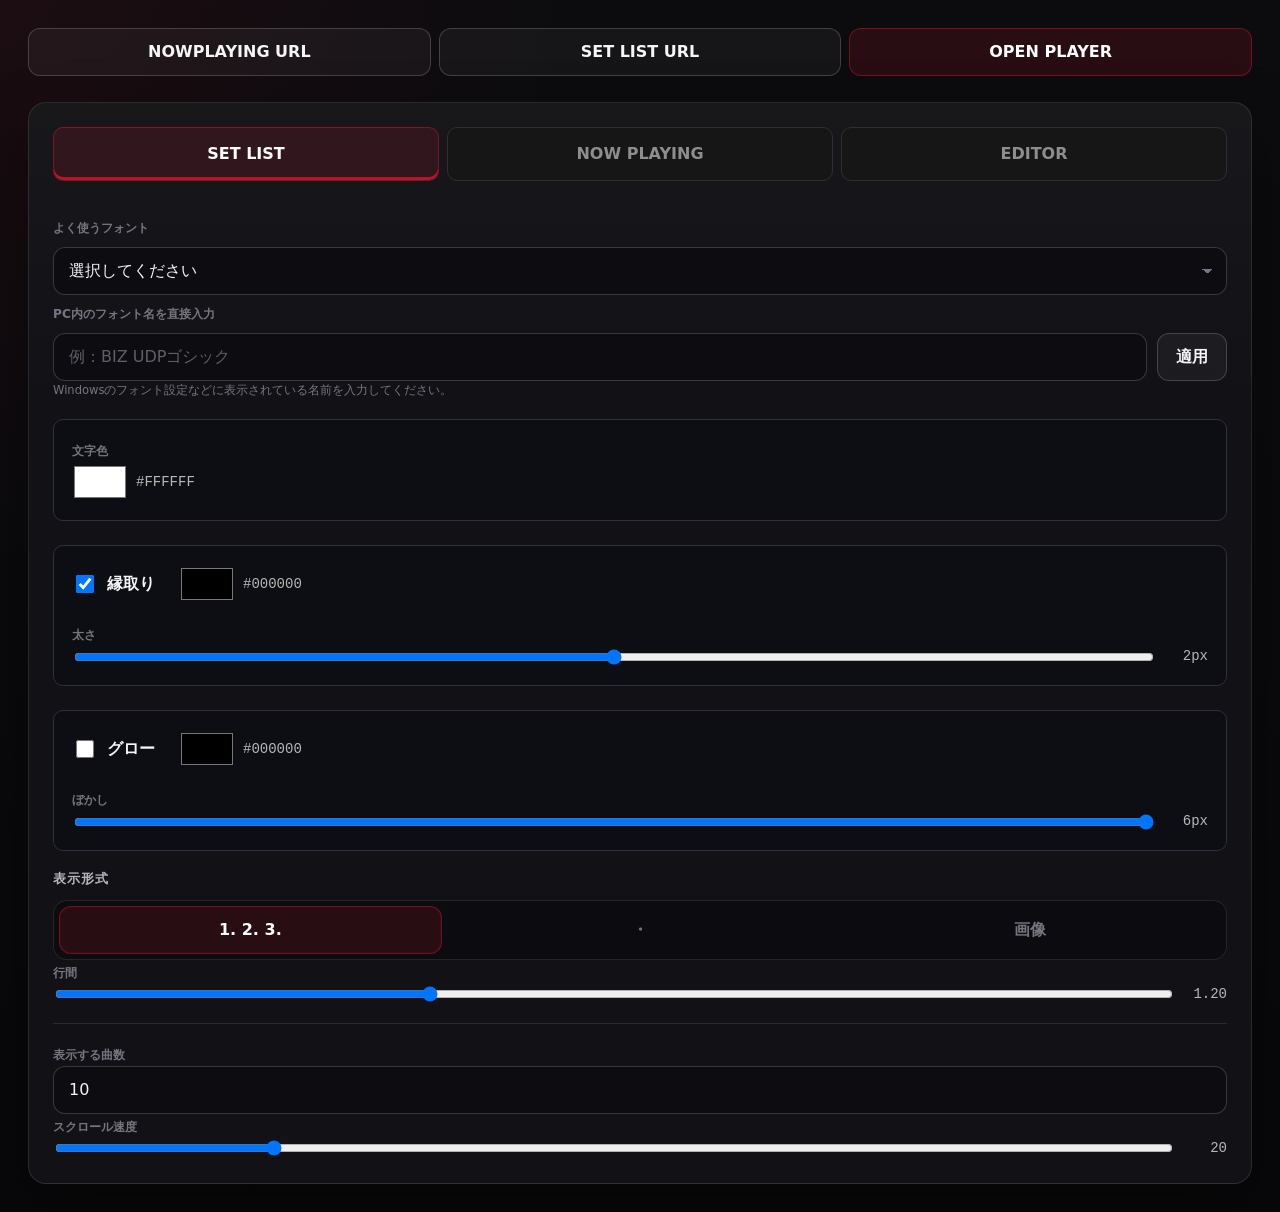
==== commit 041745d0: "セトプレ削除" ====
--- a/index.html
+++ b/index.html
@@ -95,48 +95,6 @@
   class="settingsTabPanel"
   hidden
 >
-
-    <div class="previewBlock">
-      <p class="previewLabel">
-        Now Playing
-      </p>
-
-<div class="previewNowPlayingRow">
-
-  <img
-    id="previewNowPlayingMarkerImage"
-    class="previewNowPlayingMarkerImage"
-    alt=""
-    hidden
-  />
-
-  <p
-    class="previewNowPlaying layeredText"
-  >
-    <span
-      class="layeredTextShadow"
-      id="previewNowPlayingShadow"
-    >
-      曲名サンプル
-    </span>
-
-    <span
-      class="layeredTextStroke"
-      id="previewNowPlayingStroke"
-    >
-      曲名サンプル
-    </span>
-
-    <span
-      class="layeredTextFill"
-      id="previewNowPlayingFill"
-    >
-      曲名サンプル
-    </span>
-  </p>
-
-</div>
-    </div>
 
       <!-- Now Playing フォント -->
 
@@ -294,8 +252,8 @@
       id="nowPlayingStrokeWidth"
       type="range"
       min="0"
-      max="20"
-      step="1"
+      max="4"
+      step="0.25"
       value="2"
     />
 
@@ -343,8 +301,8 @@
       id="nowPlayingShadowBlur"
       type="range"
       min="0"
-      max="30"
-      step="1"
+      max="6"
+      step="0.25"
       value="6"
     />
 
@@ -401,42 +359,6 @@
   id="setlistTab"
   class="settingsTabPanel"
 >
-
-    <div class="previewBlock">
-      <p class="previewLabel">
-        SET LIST
-      </p>
-
-<ol class="previewSetlist">
-  <li class="layeredText">
-
-    <span
-      class="layeredTextShadow"
-      id="previewSetlistShadow"
-    >
-      <span class="setlistMarker"></span>
-      <span class="setlistTitle">曲名サンプル</span>
-    </span>
-
-    <span
-      class="layeredTextStroke"
-      id="previewSetlistStroke"
-    >
-      <span class="setlistMarker"></span>
-      <span class="setlistTitle">曲名サンプル</span>
-    </span>
-
-    <span
-      class="layeredTextFill"
-      id="previewSetlistFill"
-    >
-      <span class="setlistMarker"></span>
-      <span class="setlistTitle">曲名サンプル</span>
-    </span>
-
-  </li>
-</ol>
-    </div>
 
       <!-- セットリスト フォント -->
 <section
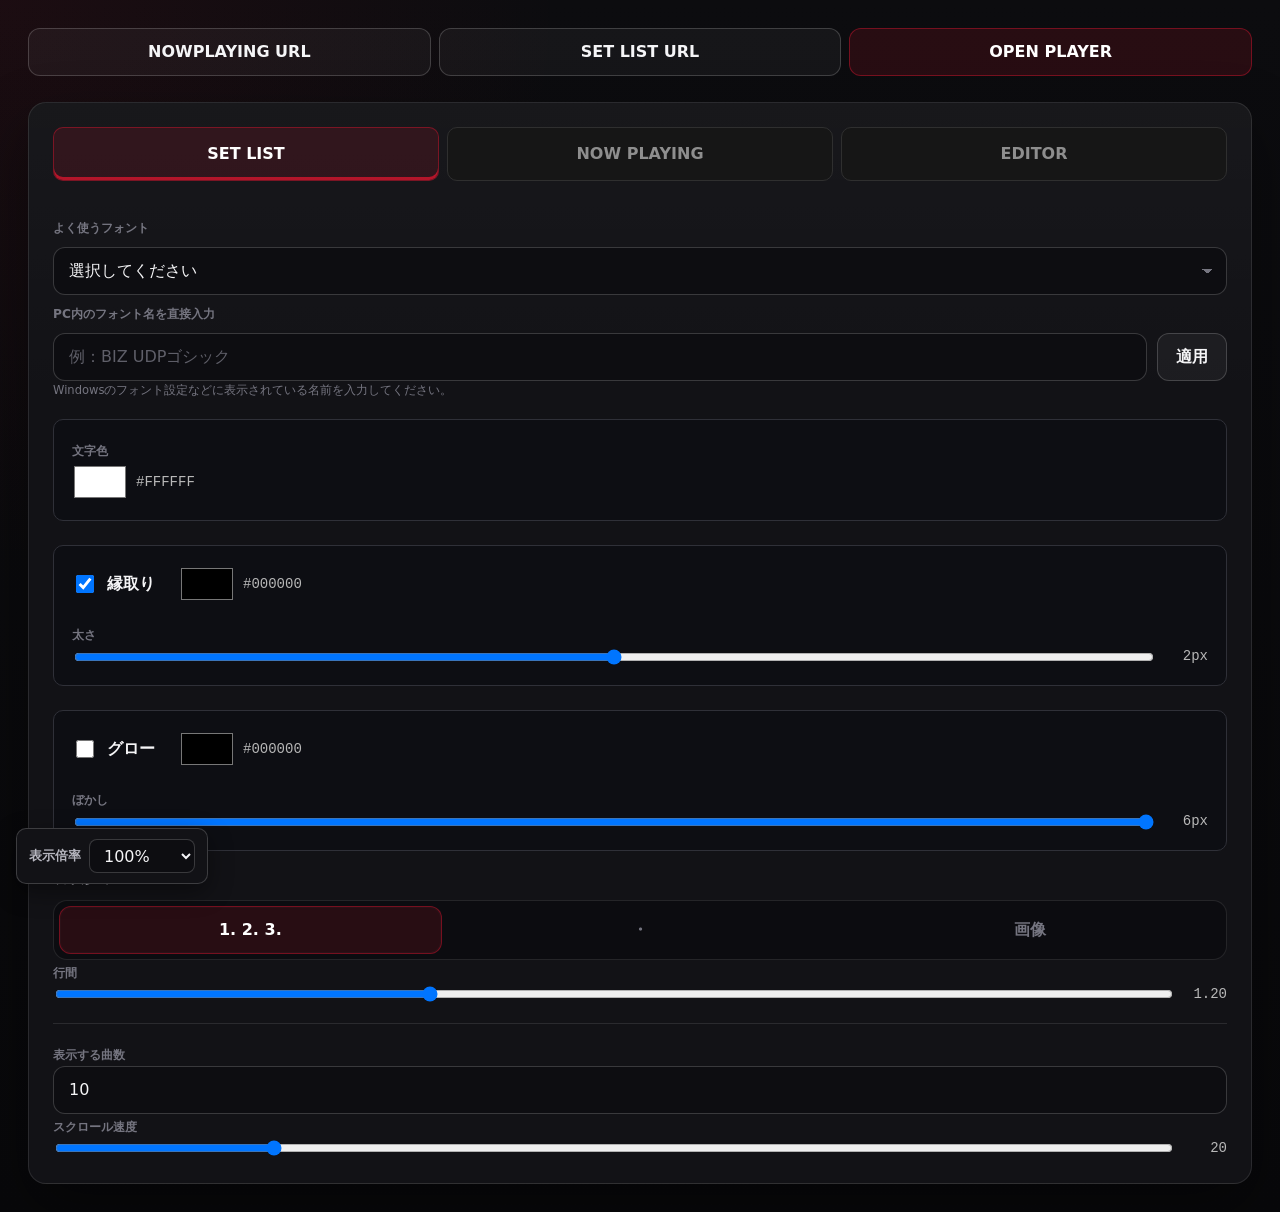
==== commit 28643824: "表示倍率" ====
--- a/index.html
+++ b/index.html
@@ -865,5 +865,58 @@
       </div>
     </div>
   </div>
+
+  <div class="pageZoomControl">
+    <label for="pageZoomSelect">
+      表示倍率
+    </label>
+
+    <select id="pageZoomSelect">
+      <option value="0.75">75%</option>
+      <option value="0.8">80%</option>
+      <option value="0.9">90%</option>
+      <option value="1" selected>100%</option>
+      <option value="1.1">110%</option>
+      <option value="1.25">125%</option>
+      <option value="1.5">150%</option>
+    </select>
+  </div>
+
+  <script>
+    const pageZoomSelect =
+      document.getElementById(
+        "pageZoomSelect"
+      );
+
+    const appElement =
+      document.querySelector(".app");
+
+    const savedPageZoom =
+      localStorage.getItem(
+        "setlistToolPageZoom"
+      ) || "1";
+
+    pageZoomSelect.value =
+      savedPageZoom;
+
+    appElement.style.zoom =
+      savedPageZoom;
+
+    pageZoomSelect.addEventListener(
+      "change",
+      () => {
+        const selectedZoom =
+          pageZoomSelect.value;
+
+        appElement.style.zoom =
+          selectedZoom;
+
+        localStorage.setItem(
+          "setlistToolPageZoom",
+          selectedZoom
+        );
+      }
+    );
+  </script>
 </body>
 </html>
--- a/style.css
+++ b/style.css
@@ -1406,4 +1406,44 @@
   box-sizing: border-box;
   text-align: center;
   justify-content: center;
+}
+
+/* =========================================================
+   ページ表示倍率
+========================================================= */
+
+.pageZoomControl {
+  position: fixed;
+  left: 16px;
+  bottom: 16px;
+  z-index: 2000;
+
+  display: flex;
+  align-items: center;
+  gap: 8px;
+
+  padding: 10px 12px;
+  border: 1px solid var(--line-strong);
+  border-radius: 10px;
+
+  background: #121216;
+  box-shadow: 0 8px 24px rgba(0, 0, 0, 0.4);
+}
+
+.pageZoomControl label {
+  color: var(--text-soft);
+  font-size: 13px;
+  font-weight: 700;
+}
+
+.pageZoomControl select {
+  min-height: 34px;
+  padding: 0 28px 0 10px;
+
+  border: 1px solid var(--line-strong);
+  border-radius: 8px;
+
+  background: #0d0d11;
+  color: var(--text);
+  outline: none;
 }
